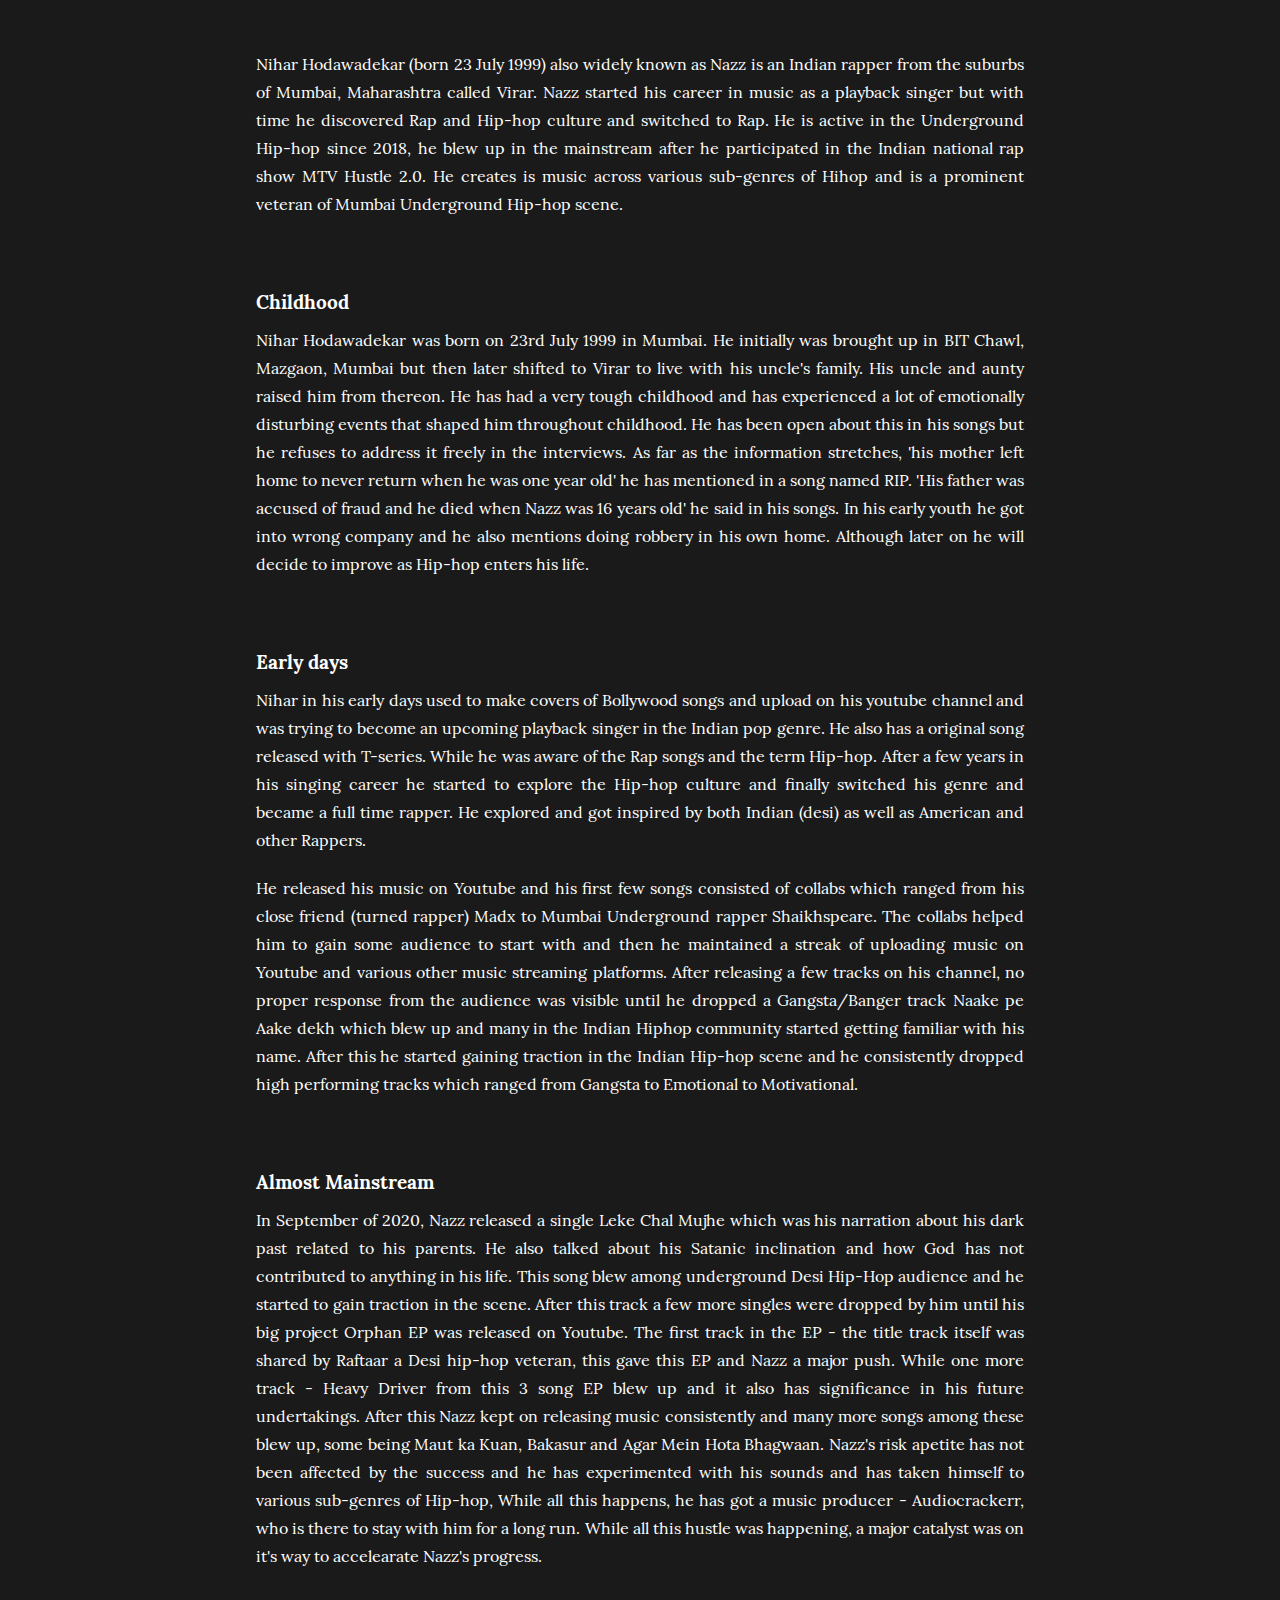
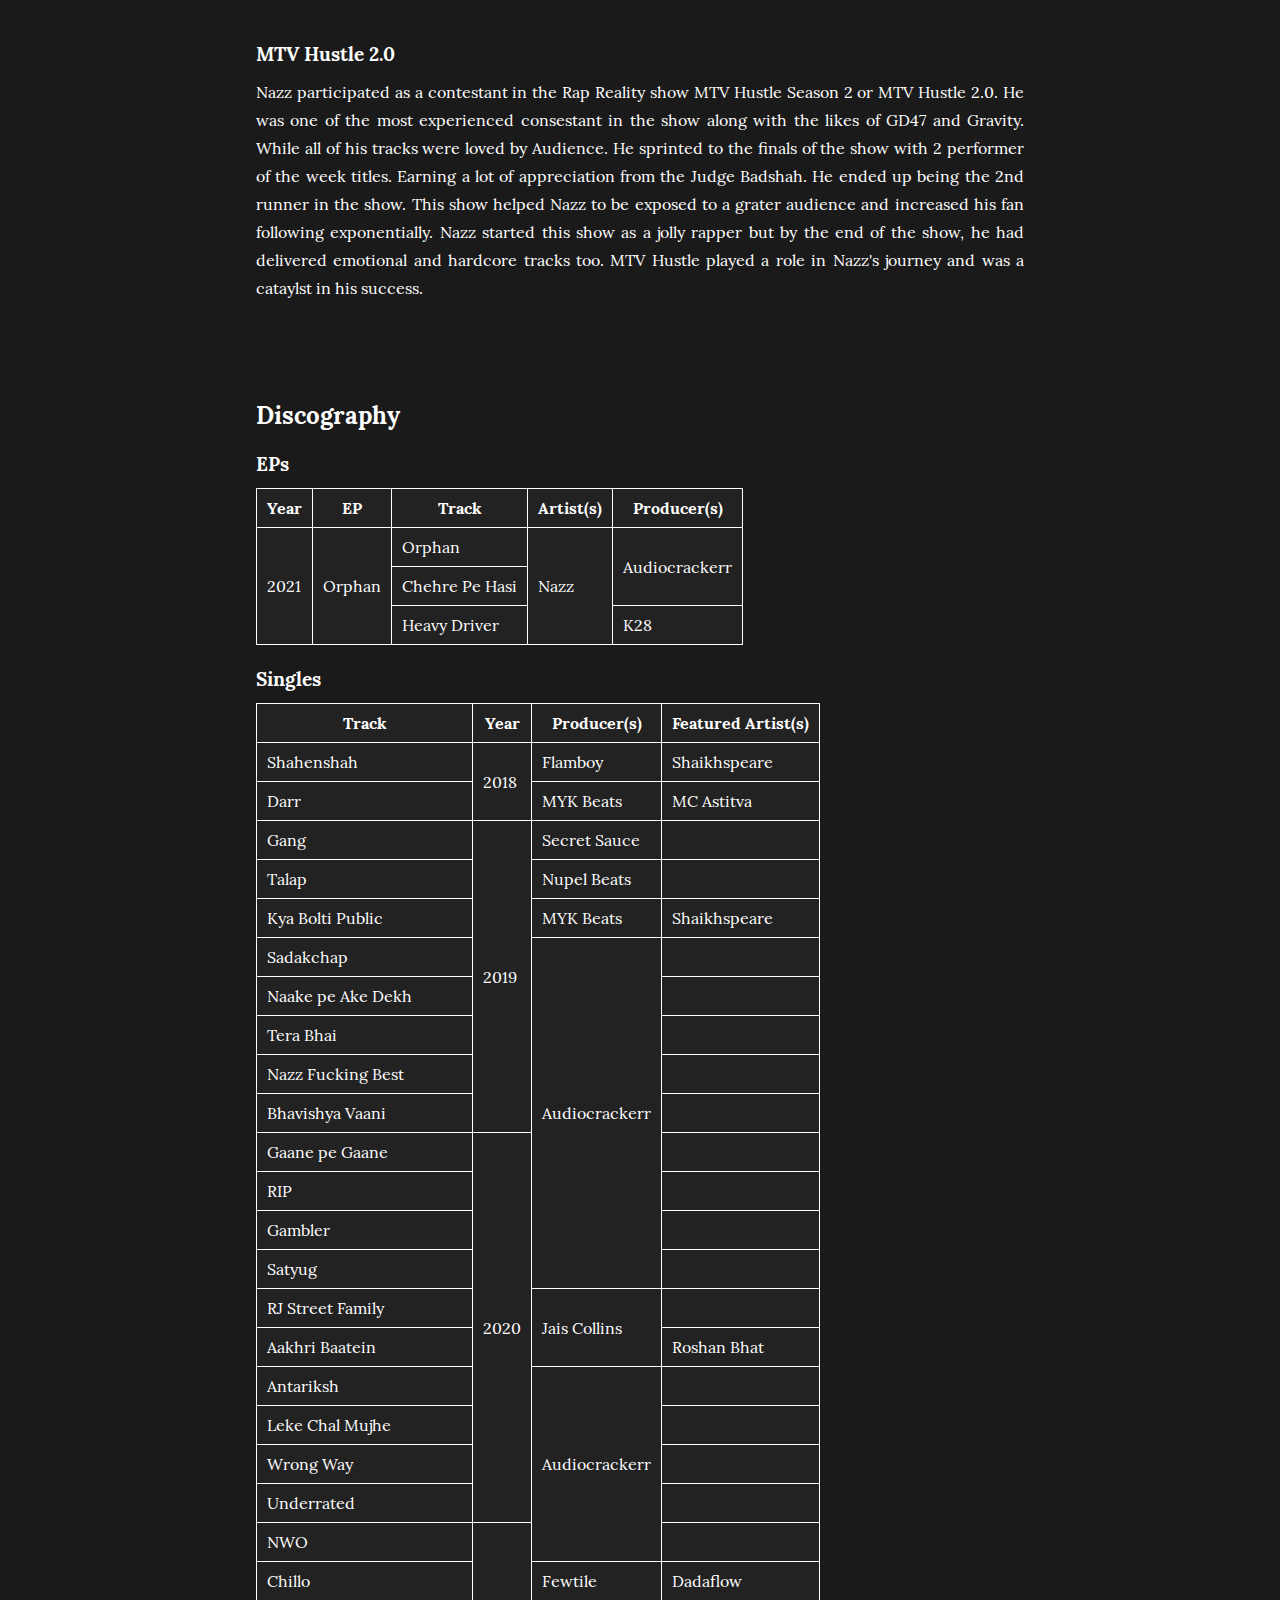
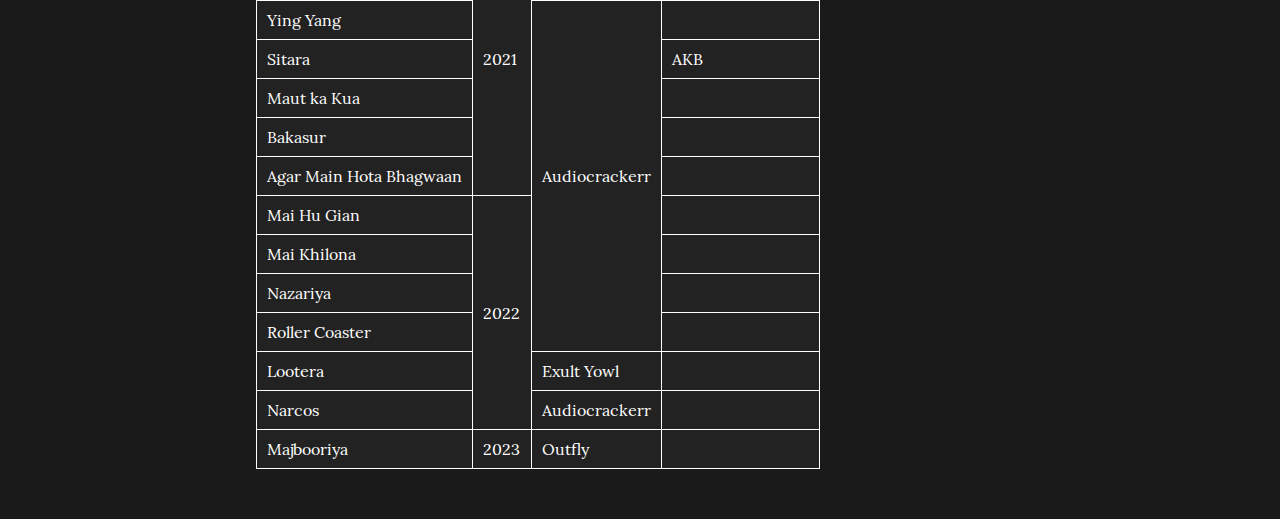
==== biography/index.html @ be57d3e3 "Update 2 batch 1" ====
<!DOCTYPE html>
<html lang="en">
<head>
    <meta charset="UTF-8">
    <meta http-equiv="X-UA-Compatible" content="IE=edge">
    <meta name="viewport" content="width=device-width, initial-scale=1.0">
    <title>Biography - Nazz</title>
    <link rel="stylesheet" href="assets/fonts/stylesheet.css" />
    <link rel="stylesheet" href="style.css" />
    <link rel="stylesheet" href="style-425.css"/>
</head>
<body>
    <div>
        <p>
            Nihar Hodawadekar (born 23 July 1999) also widely known as Nazz is an Indian rapper from the suburbs of Mumbai, Maharashtra called Virar. Nazz started his career in music as a playback singer but with time he discovered Rap and Hip-hop culture and switched to Rap. He is active in the Underground Hip-hop since 2018, he blew up in the mainstream after he participated in the Indian national rap show MTV Hustle 2.0. He creates is music across various sub-genres of Hihop and is a prominent veteran of Mumbai Underground Hip-hop scene.
        </p>
        <div class="space-one"></div>
        <h3>Childhood</h3>
        <p>Nihar Hodawadekar was born on 23rd July 1999 in Mumbai. He initially was brought up in BIT Chawl, Mazgaon, Mumbai but then later shifted to Virar to live with his uncle's family. His uncle and aunty raised him from thereon. He has had a very tough childhood and has experienced a lot of emotionally disturbing events that shaped him throughout childhood. He has been open about this in his songs but he refuses to address it freely in the interviews. As far as the information stretches, 'his mother left home to never return when he was one year old' he has mentioned in a song named RIP. 'His father was accused of fraud and he died when Nazz was 16 years old' he said in his songs. In his early youth he got into wrong company and he also mentions doing robbery in his own home. Although later on he will decide to improve as Hip-hop enters his life.</p>
        <div class="space-one"></div>
        <h3>Early days</h3>
        <p>Nihar in his early days used to make covers of Bollywood songs and upload on his youtube channel and was trying to become an upcoming playback singer in the Indian pop genre. He also has a original song released with T-series. While he was aware of the Rap songs and the term Hip-hop. After a few years in his singing career he started to explore the Hip-hop culture and finally switched his genre and became a full time rapper. He explored and got inspired by both Indian (desi) as well as American and other Rappers.</p>
        <div class="space-two"></div>
        <p>He released his music on Youtube and his first few songs consisted of collabs which ranged from his close friend (turned rapper) Madx to Mumbai Underground rapper Shaikhspeare. The collabs helped him to gain some audience to start with and then he maintained a streak of uploading music on Youtube and various other music streaming platforms. After releasing a few tracks on his channel, no proper response from the audience was visible until he dropped a Gangsta/Banger track Naake pe Aake dekh which blew up and many in the Indian Hiphop community started getting familiar with his name. After this he started gaining traction in the Indian Hip-hop scene and he consistently dropped high performing tracks which ranged from Gangsta to Emotional to Motivational.</p>
        <div class="space-one"></div>
        <h3>Almost Mainstream</h3>
        <p>In September of 2020, Nazz released a single Leke Chal Mujhe which was his narration about his dark past related to his parents. He also talked about his Satanic inclination and how God has not contributed to anything in his life. This song blew among underground Desi Hip-Hop audience and he started to gain traction in the scene. After this track a few more singles were dropped by him until his big project Orphan EP was released on Youtube. The first track in the EP - the title track itself was shared by Raftaar a Desi hip-hop veteran, this gave this EP and Nazz a major push. While one more track - Heavy Driver from this 3 song EP blew up and it also has significance in his future undertakings. After this Nazz kept on releasing music consistently and many more songs among these blew up, some being Maut ka Kuan, Bakasur and Agar Mein Hota Bhagwaan. Nazz's risk apetite has not been affected by the success and he has experimented with his sounds and has taken himself to various sub-genres of Hip-hop, While all this happens, he has got a music producer - Audiocrackerr, who is there to stay with him for a long run. While all this hustle was happening, a major catalyst was on it's way to accelearate Nazz's progress.</p>
        <div class="space-one"></div>
        <h3>MTV Hustle 2.0</h3>
        <p>Nazz participated as a contestant in the Rap Reality show MTV Hustle Season 2 or MTV Hustle 2.0. He was one of the most experienced consestant in the show along with the likes of GD47 and Gravity. While all of his tracks were loved by Audience. He sprinted to the finals of the show with 2 performer of the week titles. Earning a lot of appreciation from the Judge Badshah. He ended up being the 2nd runner in the show. This show helped Nazz to be exposed to a grater audience and increased his fan following exponentially. Nazz started this show as a jolly rapper but by the end of the show, he had delivered emotional and hardcore tracks too. MTV Hustle played a role in Nazz's journey and was a cataylst in his success.</p>
        <div class="space-three"></div>
        <h2>Discography</h2>
        <div class="space-two"></div>
        <h3>EPs</h3>
        <div class="grid-div">
            <table>
                <tr>
                    <th>Year</th>
                    <th>EP</th>
                    <th>Track</th>
                    <th>Artist(s)</th>
                    <th>Producer(s)</th>
                </tr>
                <tr>
                    <td rowspan="3">2021</td>
                    <td rowspan="3">Orphan</td>
                    <td>Orphan</td>
                    <td rowspan="3">Nazz</td>
                    <td rowspan="2">Audiocrackerr</td>
                </tr>
                <tr>
                    <td>Chehre Pe Hasi</td>
                </tr>
                <tr>
                    <td>Heavy Driver</td>
                    <td>K28</td>
                </tr>
            </table>
        </div>
        <div class="space-two"></div>
        <h3>Singles</h3>
        <div class="grid-div">
            <table>
                <tr>
                    <th>Track</th>
                    <th>Year</th>
                    <th>Producer(s)</th>
                    <th>Featured Artist(s)</th>
                </tr>
                <tr>
                    <td>Shahenshah</td>
                    <td rowspan="2">2018</td>
                    <td>Flamboy</td>
                    <td>Shaikhspeare</td>
                </tr>
                <tr>
                    <td>Darr</td>
                    <td>MYK Beats</td>
                    <td>MC Astitva</td>
                </tr>
                <tr>
                    <td>Gang</td>
                    <td rowspan="8">2019</td>
                    <td>Secret Sauce</td>
                    <td></td>
                </tr>
                <tr>
                    <td>Talap</td>
                    <td>Nupel Beats</td>
                    <td></td>
                </tr>
                <tr>
                    <td>Kya Bolti Public</td>
                    <td>MYK Beats</td>
                    <td>Shaikhspeare</td>
                </tr>
                <tr>
                    <td>Sadakchap</td>
                    <td rowspan="9">Audiocrackerr</td>
                    <td></td>
                </tr>
                <tr>
                    <td>Naake pe Ake Dekh</td>
                    <td></td>
                </tr>
                <tr>
                    <td>Tera Bhai</td>
                    <td></td>
                </tr>
                <tr>
                    <td>Nazz Fucking Best</td>
                    <td></td>
                </tr>
                <tr>
                    <td>Bhavishya Vaani</td>
                    <td></td>
                </tr>
                <tr>
                    <td>Gaane pe Gaane</td>
                    <td rowspan="10">2020</td>
                    <td></td>
                </tr>
                <tr>
                    <td>RIP</td>
                    <td></td>
                </tr>
                <tr>
                    <td>Gambler</td>
                    <td></td>
                </tr>
                <tr>
                    <td>Satyug</td>
                    <td></td>
                </tr>
                <tr>
                    <td>RJ Street Family</td>
                    <td rowspan="2">Jais Collins</td>
                    <td></td>
                </tr>
                <tr>
                    <td>Aakhri Baatein</td>
                    <td>Roshan Bhat</td>
                </tr>
                <tr>
                    <td>Antariksh</td>
                    <td rowspan="5">Audiocrackerr</td>
                    <td></td>
                </tr>
                <tr>
                    <td>Leke Chal Mujhe</td>
                    <td></td>
                </tr>
                <tr>
                    <td>Wrong Way</td>
                    <td></td>
                </tr>
                <tr>
                    <td>Underrated</td>
                    <td></td>
                </tr>
                <tr>
                    <td>NWO</td>
                    <td rowspan="7">2021</td>
                    <td></td>
                </tr>
                <tr>
                    <td>Chillo</td>
                    <td>Fewtile</td>
                    <td>Dadaflow</td>
                </tr>
                <tr>
                    <td>Ying Yang</td>
                    <td rowspan="9">Audiocrackerr</td>
                    <td></td>
                </tr>
                <tr>
                    <td>Sitara</td>
                    <td>AKB</td>
                </tr>
                <tr>
                    <td>Maut ka Kua</td>
                    <td></td>
                </tr>
                <tr>
                    <td>Bakasur</td>
                    <td></td>
                </tr>
                <tr>
                    <td>Agar Main Hota Bhagwaan</td>
                    <td></td>
                </tr>
                <tr>
                    <td>Mai Hu Gian</td>
                    <td rowspan="6">2022</td>
                    <td></td>
                </tr>
                <tr>
                    <td>Mai Khilona</td>
                    <td></td>
                </tr>
                <tr>
                    <td>Nazariya</td>
                    <td></td>
                </tr>
                <tr>
                    <td>Roller Coaster</td>
                    <td></td>
                </tr>
                <tr>
                    <td>Lootera</td>
                    <td>Exult Yowl</td>
                    <td></td>
                </tr>
                <tr>
                    <td>Narcos</td>
                    <td>Audiocrackerr</td>
                    <td></td>
                </tr>
                <tr>
                    <td>Majbooriya</td>
                    <td>2023</td>
                    <td>Outfly</td>
                    <td></td>
                </tr>
            </table>
        </div>
    </div>
</body>
</html>
---- biography/assets/fonts/stylesheet.css ----
/* This stylesheet generated by Transfonter (https://transfonter.org) on February 25, 2018 3:46 PM */

@font-face {
    font-family: 'Lora';
    src: url('Lora-Bold.eot');
    src: local('Lora Bold'), local('Lora-Bold'),
        url('Lora-Bold.eot?#iefix') format('embedded-opentype'),
        url('Lora-Bold.woff') format('woff'),
        url('Lora-Bold.ttf') format('truetype');
    font-weight: bold;
    font-style: normal;
}

@font-face {
    font-family: 'Lora';
    src: url('Lora-Regular.eot');
    src: local('Lora Regular'), local('Lora-Regular'),
        url('Lora-Regular.eot?#iefix') format('embedded-opentype'),
        url('Lora-Regular.woff') format('woff'),
        url('Lora-Regular.ttf') format('truetype');
    font-weight: normal;
    font-style: normal;
}

@font-face {
    font-family: 'Lora';
    src: url('Lora-BoldItalic.eot');
    src: local('Lora Bold Italic'), local('Lora-BoldItalic'),
        url('Lora-BoldItalic.eot?#iefix') format('embedded-opentype'),
        url('Lora-BoldItalic.woff') format('woff'),
        url('Lora-BoldItalic.ttf') format('truetype');
    font-weight: bold;
    font-style: italic;
}

@font-face {
    font-family: 'Lora';
    src: url('Lora-Italic.eot');
    src: local('Lora Italic'), local('Lora-Italic'),
        url('Lora-Italic.eot?#iefix') format('embedded-opentype'),
        url('Lora-Italic.woff') format('woff'),
        url('Lora-Italic.ttf') format('truetype');
    font-weight: normal;
    font-style: italic;
}
---- biography/style.css ----
*{
    padding: 0;
    margin: 0;
    box-sizing: border-box;

    -webkit-tap-highlight-color: transparent;
    -webkit-touch-callout: none;
    -webkit-user-select: none; 
     -khtml-user-select: none; 
       -moz-user-select: none; 
        -ms-user-select: none; 
            user-select: none; 
            outline: none !important;

    --white: white;
    --black: black;

    /* --color-1: #27104e;
    --color-2: #64379f;
    --color-3: #9854cb;
    --color-4: #ddacf5;
    --color-5: #75e8e7; */

    --color-1: #1e154e;
    --color-2: #150f37;
    --color-3: #d8d0ff;
    --color-3-1: #9e93d4;
    --color-4: #b0a2ff;
    --color-5: #7961ff;
    --color-5-1: #403298;
    --color-6: #f6656a;
    --color-6-1: #87373a;
    --color-6: #c53b40;
    --color-6-1: #4e181a;
    --color-7: #cbfdd3;
    --color-8: #242D40;
    --color-9: #9bb0db;
    --color-10: #03A9F4;
    --color-10-1: #00537a;
    --color-11: #179144;
    --color-11-1: #0b4a22;
    --color-12: #8034AE;
    --color-12-1: #481e62;
    --color-14: #F7F400;
    --color-14-1: #817e00;
    --color-15: #1773EA;
    --color-15-1: #10458b;
    --color-16: #17161F;
    --color-16: #1a1a1a;
    --color-17: #222222;
}

body{
    width: 100%;
    overflow-x: hidden;
    font-family: "Lora";
    font-weight: 100;
    /* display: flex;
    flex-direction: column;
    align-items: center; */
    min-height: 100vh;
    background: var(--color-16);
    color: var(--white);
    padding: 50px 20% 50px 20%;
    line-height: 28px;
    font-size: 16px;
    text-align: justify;
}

.space-one{
    width: 10px;
    height: 70px;
}

.space-two{
    width: 10px;
    height: 20px;
}

.space-three{
    width: 10px;
    height: 100px;
}

h3{
    margin-bottom: 10px;
}

table{
    border-collapse: collapse;
    white-space: nowrap;
}

th, td{
    border: 1px solid var(--white);
    background: var(--color-17);
}

th{
    text-align: center;
    font-weight: 600;
    padding: 5px 10px;
}

td{
    padding: 5px 10px;
    
}
---- biography/style-425.css ----
@media (max-width:425px){

    body{
        font-size: 16px;
        width: 100%;
        overflow-x: hidden !important;
        padding: 50px 20px 50px 20px;
    }


    .grid-div{
        overflow-x: scroll;
    }

    table{
        font-size: 16px;
    }
}
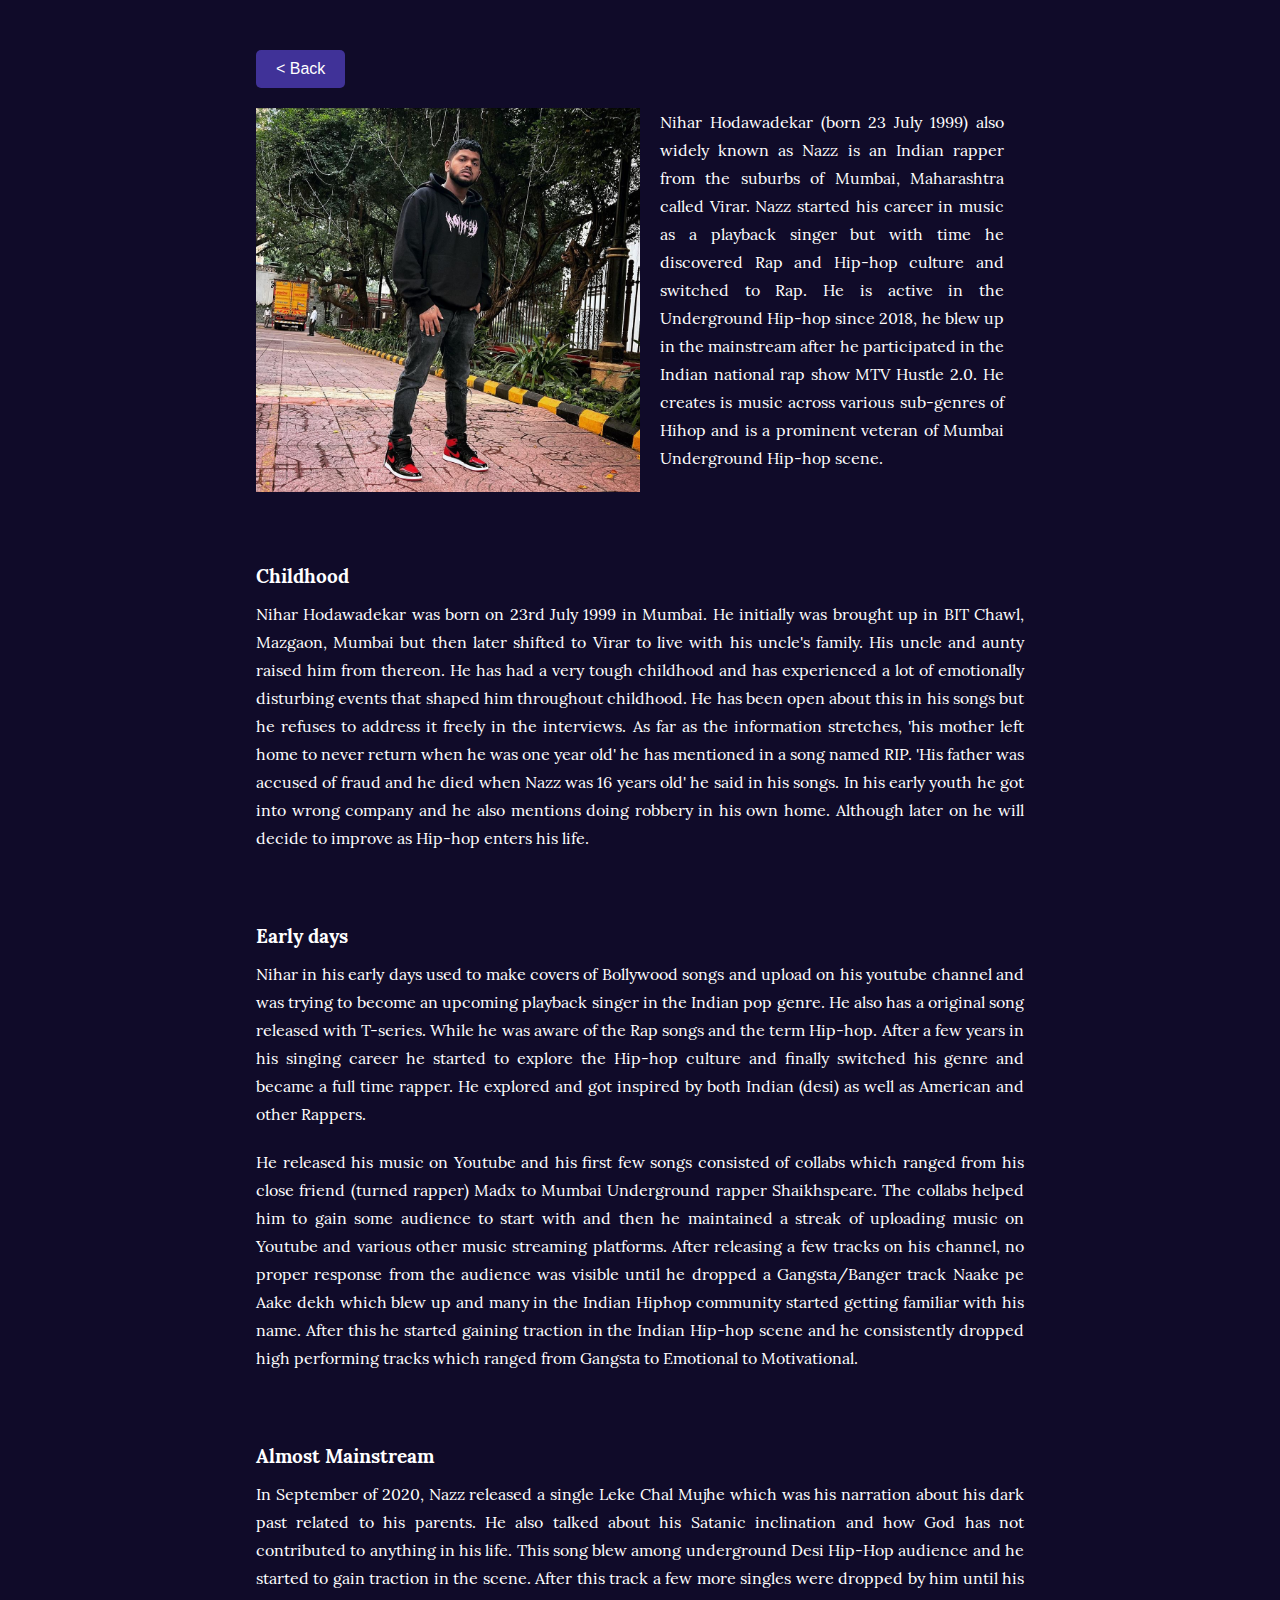
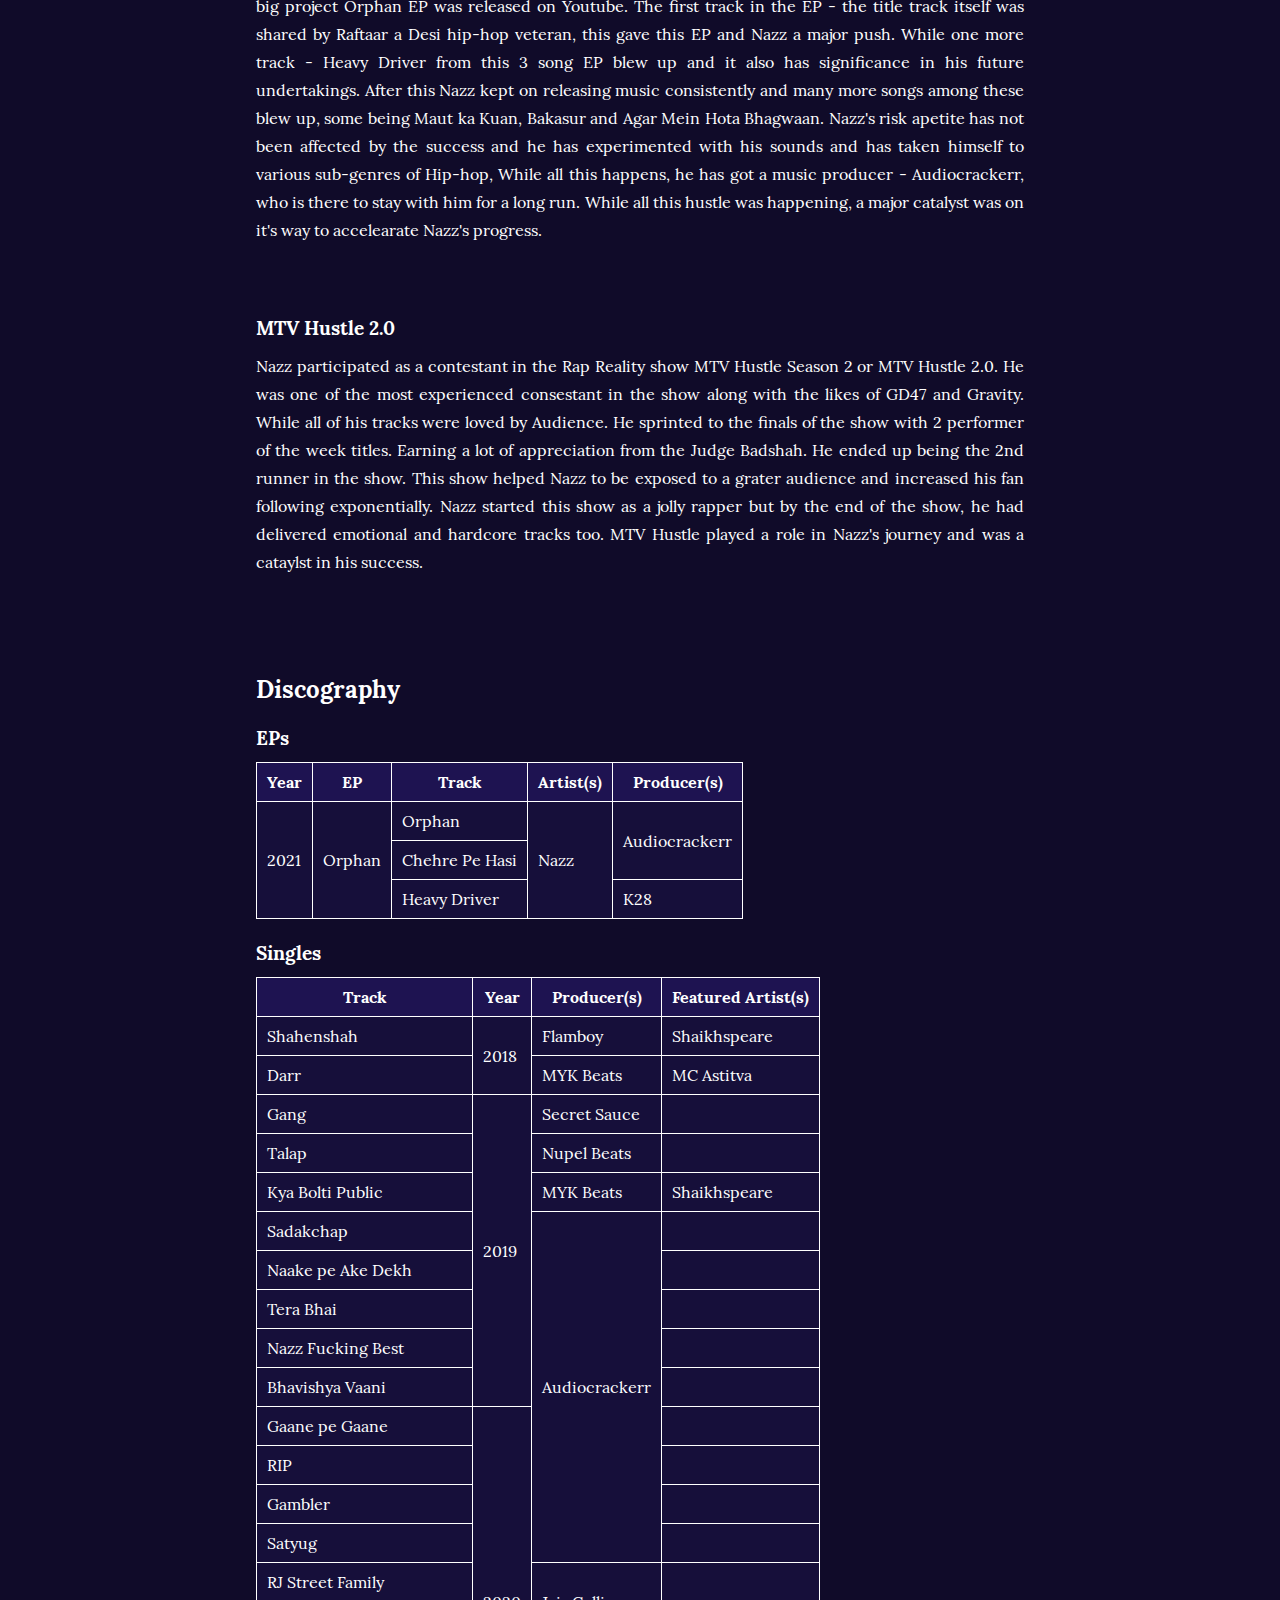
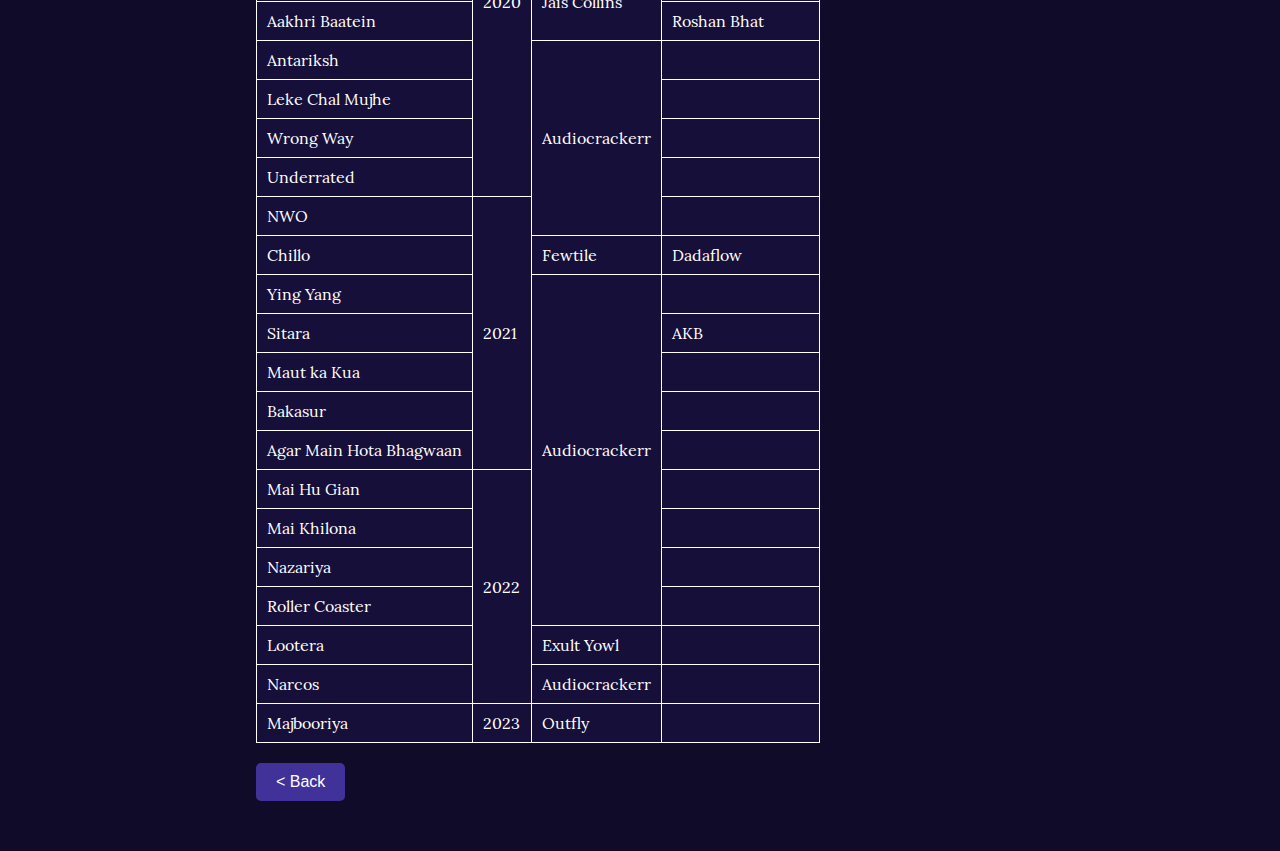
==== commit 94afc6de: "Add files via upload" ====
--- a/biography/index.html
+++ b/biography/index.html
@@ -11,9 +11,16 @@
 </head>
 <body>
     <div>
-        <p>
-            Nihar Hodawadekar (born 23 July 1999) also widely known as Nazz is an Indian rapper from the suburbs of Mumbai, Maharashtra called Virar. Nazz started his career in music as a playback singer but with time he discovered Rap and Hip-hop culture and switched to Rap. He is active in the Underground Hip-hop since 2018, he blew up in the mainstream after he participated in the Indian national rap show MTV Hustle 2.0. He creates is music across various sub-genres of Hihop and is a prominent veteran of Mumbai Underground Hip-hop scene.
-        </p>
+        <div class="back-to-main">
+            <p>< Back</p>
+        </div>
+        <div class="space-two"></div>
+        <div class="p-img-div">
+            <img src="assets/images/nazzwiki1.jpg" alt="">
+            <p>
+                Nihar Hodawadekar (born 23 July 1999) also widely known as Nazz is an Indian rapper from the suburbs of Mumbai, Maharashtra called Virar. Nazz started his career in music as a playback singer but with time he discovered Rap and Hip-hop culture and switched to Rap. He is active in the Underground Hip-hop since 2018, he blew up in the mainstream after he participated in the Indian national rap show MTV Hustle 2.0. He creates is music across various sub-genres of Hihop and is a prominent veteran of Mumbai Underground Hip-hop scene.
+            </p>
+        </div>
         <div class="space-one"></div>
         <h3>Childhood</h3>
         <p>Nihar Hodawadekar was born on 23rd July 1999 in Mumbai. He initially was brought up in BIT Chawl, Mazgaon, Mumbai but then later shifted to Virar to live with his uncle's family. His uncle and aunty raised him from thereon. He has had a very tough childhood and has experienced a lot of emotionally disturbing events that shaped him throughout childhood. He has been open about this in his songs but he refuses to address it freely in the interviews. As far as the information stretches, 'his mother left home to never return when he was one year old' he has mentioned in a song named RIP. 'His father was accused of fraud and he died when Nazz was 16 years old' he said in his songs. In his early youth he got into wrong company and he also mentions doing robbery in his own home. Although later on he will decide to improve as Hip-hop enters his life.</p>
@@ -224,6 +231,11 @@
                 </tr>
             </table>
         </div>
+        <div class="space-two"></div>
+        <div class="back-to-main">
+            <p>< Back</p>
+        </div>
     </div>
 </body>
+<script src="script.js"></script>
 </html>--- a/biography/style.css
+++ b/biography/style.css
@@ -45,9 +45,9 @@
     --color-14-1: #817e00;
     --color-15: #1773EA;
     --color-15-1: #10458b;
-    --color-16: #17161F;
-    --color-16: #1a1a1a;
-    --color-17: #222222;
+    --color-16: #100b29;
+    --color-17: #160f3a;
+    --color-18: #1e1351;
 }
 
 body{
@@ -55,9 +55,6 @@
     overflow-x: hidden;
     font-family: "Lora";
     font-weight: 100;
-    /* display: flex;
-    flex-direction: column;
-    align-items: center; */
     min-height: 100vh;
     background: var(--color-16);
     color: var(--white);
@@ -100,9 +97,35 @@
     text-align: center;
     font-weight: 600;
     padding: 5px 10px;
+    background: var(--color-18);
 }
 
 td{
     padding: 5px 10px;
     
+}
+
+img{
+    width: 50%;
+    align-self: center;
+}
+
+.p-img-div{
+    display: flex;
+    flex-direction: row;
+}
+
+.p-img-div > p{
+    padding-top: 0;
+    padding-right: 20px;
+    padding-left: 20px;
+}
+
+.back-to-main{
+    font-family: sans-serif;
+    padding: 5px 20px;
+    background: #403298;
+    max-width: max-content;
+    border-radius: 5px;
+    cursor: pointer;
 }--- a/biography/style-425.css
+++ b/biography/style-425.css
@@ -15,4 +15,17 @@
     table{
         font-size: 16px;
     }
+
+    .p-img-div{
+        flex-direction: column;
+    }
+
+    .p-img-div > img{
+        padding-bottom: 20px;
+        width: 100%;
+    }
+
+    .p-img-div > p{
+        padding: 0;
+    }
 }